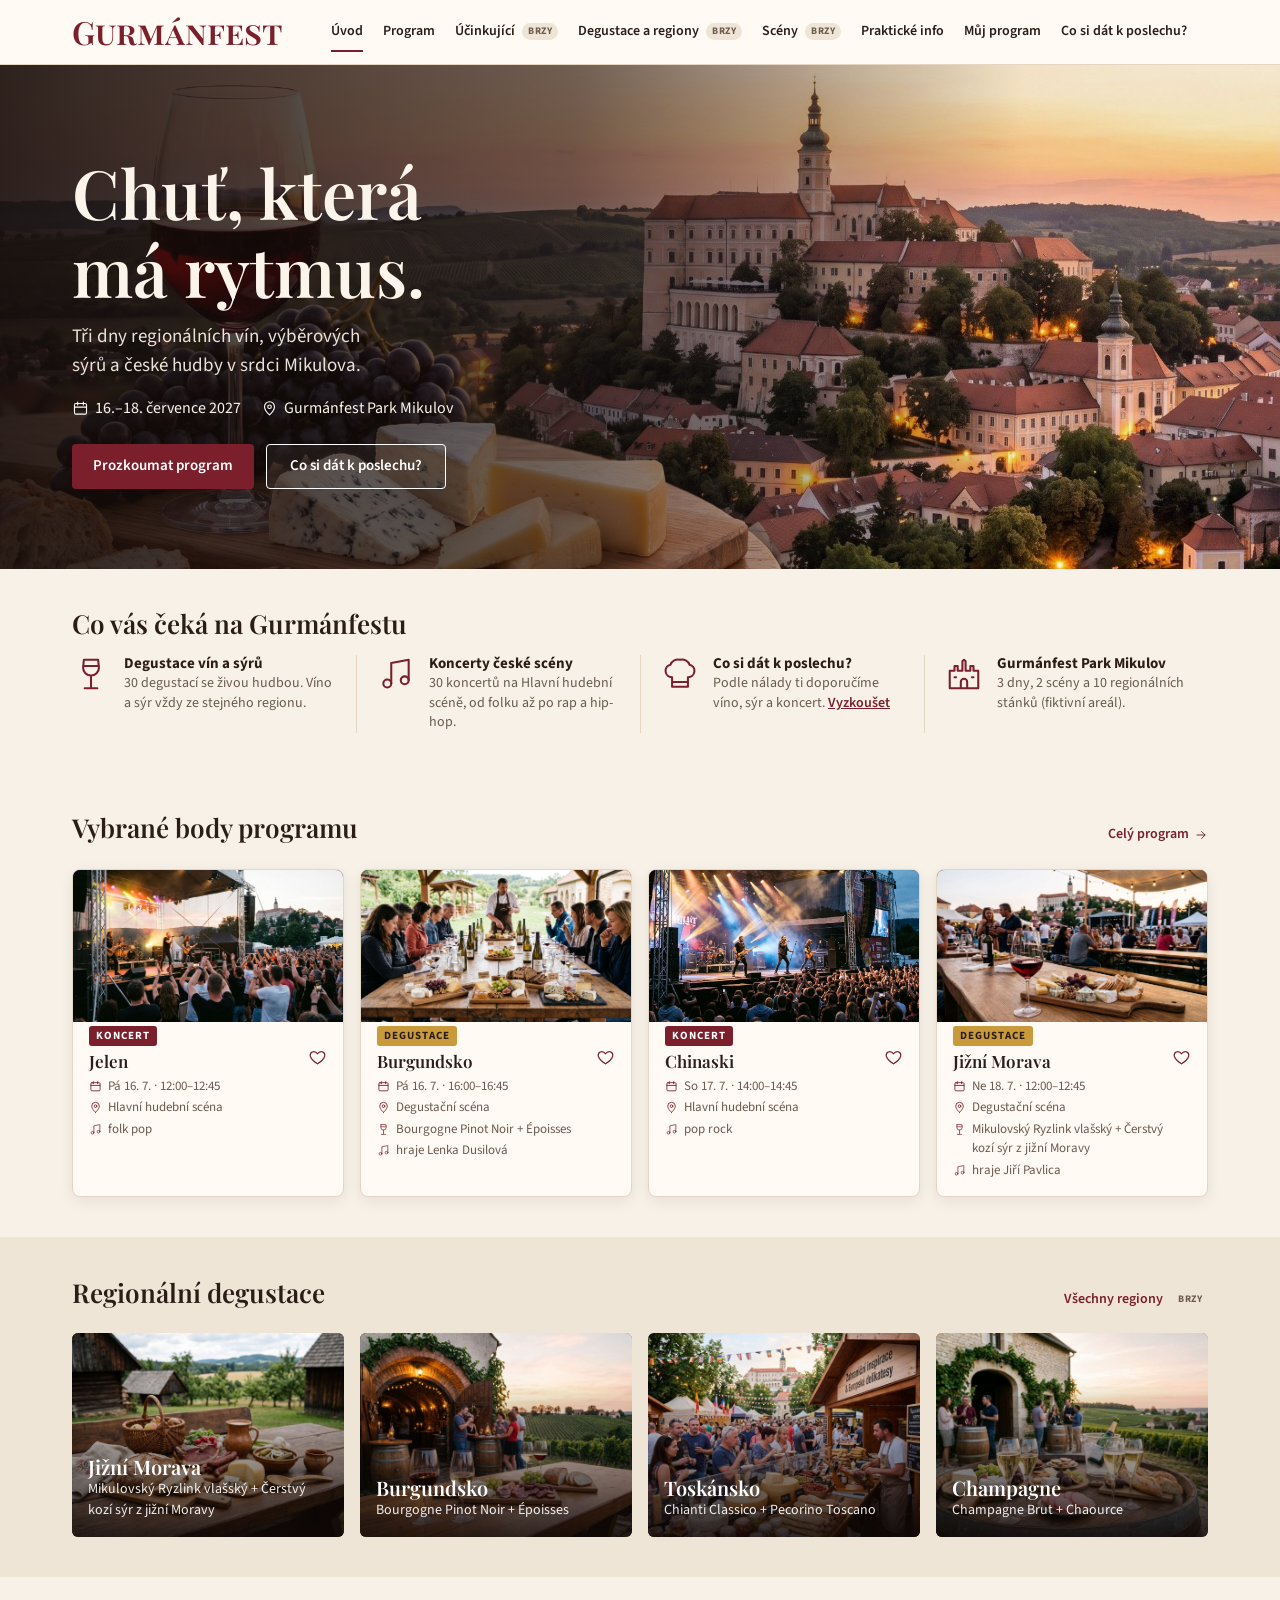
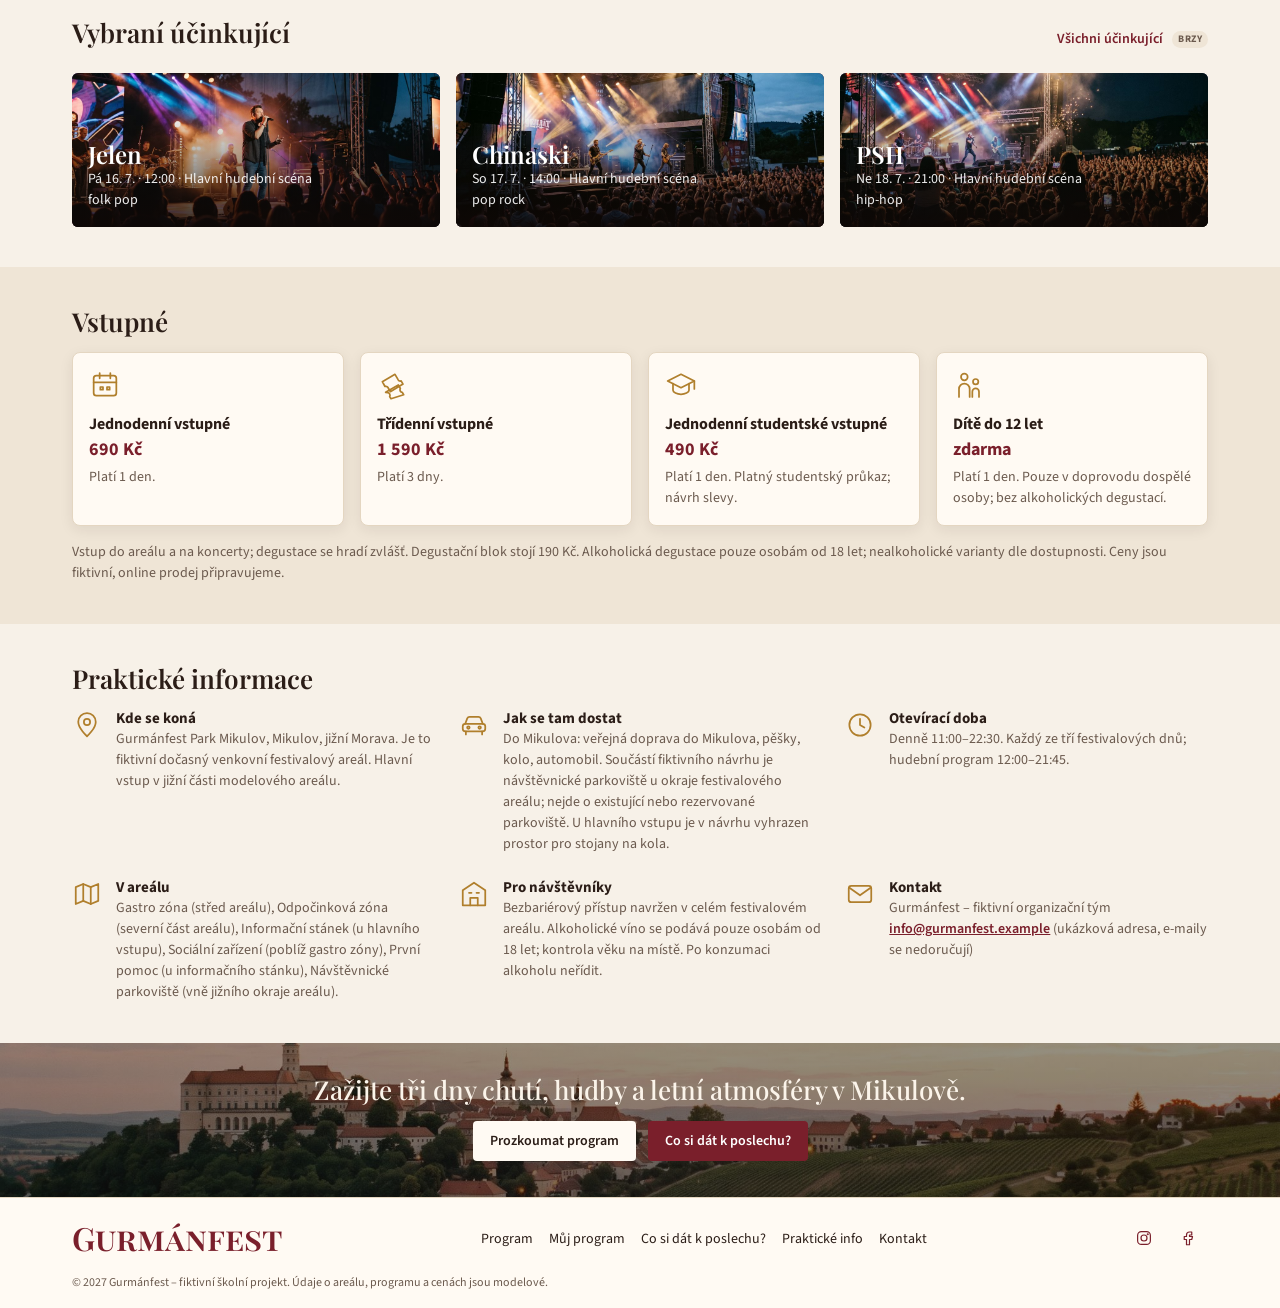
==== web/index.html @ a3705dd0 "docs: příprava 3. milníku a aktualizace projektové dokumentace - Aktualizace hlavního README.md a ha" ====
<!DOCTYPE html>
<html lang="cs">
<head>
  <meta charset="UTF-8">
  <meta name="viewport" content="width=device-width, initial-scale=1">
  <title>Gurmánfest 2027 – víno, sýry a hudba v Mikulově</title>
  <meta name="description" content="Gurmánfest 16.–18. července 2027, Gurmánfest Park Mikulov. Degustace regionálních vín a sýrů a koncerty české hudební scény.">
  <link href="https://fonts.googleapis.com/css2?family=Playfair+Display:wght@500;600;700&family=Source+Sans+3:wght@400;600;700&display=swap" rel="stylesheet">
  <link rel="stylesheet" href="css/style.css">
</head>
<body>

  <!-- HLAVICKA -->
  <header class="header">
    <div class="container">
      <a href="index.html" class="logo">Gurmánfest</a>

      <nav class="menu">
        <ul>
          <li><a href="index.html" class="active">Úvod</a></li>
          <li><a href="program.html">Program</a></li>
          <li><a href="pripravujeme.html">Účinkující <span class="brzy">brzy</span></a></li>
          <li><a href="pripravujeme.html">Degustace a regiony <span class="brzy">brzy</span></a></li>
          <li><a href="pripravujeme.html">Scény <span class="brzy">brzy</span></a></li>
          <li><a href="index.html#info">Praktické info</a></li>
          <li><a href="muj-program.html">Můj program</a></li>
          <li><a href="doporucovac.html">Co si dát k poslechu?</a></li>
        </ul>
      </nav>

      <button class="burger" aria-label="Menu">
        <img class="burger-open" src="images/icons/menu.svg" alt="">
        <img class="burger-close" src="images/icons/close.svg" alt="">
      </button>
    </div>
  </header>

  <main>

    <!-- HERO -->
    <!-- PLACEHOLDER – hero -->
    <section class="hero">
      <div class="container hero-text">
        <h1>Chuť, která<br>má rytmus.</h1>
        <p class="hero-perex">Tři dny regionálních vín, výběrových sýrů a české hudby v srdci Mikulova.</p>
        <ul class="hero-info">
          <li><img src="images/icons/calendar-white.svg" alt=""><span id="festival-datum">…</span></li>
          <li><img src="images/icons/pin-white.svg" alt=""><span id="festival-misto">…</span></li>
        </ul>
        <div class="buttons">
          <a href="program.html" class="btn btn-red">Prozkoumat program</a>
          <a href="doporucovac.html" class="btn btn-white-border">Co si dát k poslechu?</a>
        </div>
      </div>
    </section>

    <!-- CO VAS CEKA -->
    <section class="section">
      <div class="container">
        <h2 class="title">Co vás čeká na Gurmánfestu</h2>
        <ul class="features">
          <li class="feature">
            <img class="feature-icon" src="images/icons/wine.svg" alt="">
            <div>
              <h3>Degustace vín a sýrů</h3>
              <p><span id="pocet-degustaci">…</span> degustací se živou hudbou. Víno a sýr vždy ze stejného regionu.</p>
            </div>
          </li>
          <li class="feature">
            <img class="feature-icon" src="images/icons/music.svg" alt="">
            <div>
              <h3>Koncerty české scény</h3>
              <p><span id="pocet-koncertu">…</span> koncertů na Hlavní hudební scéně, od folku až po rap a hip-hop.</p>
            </div>
          </li>
          <li class="feature">
            <img class="feature-icon" src="images/icons/chef.svg" alt="">
            <div>
              <h3>Co si dát k poslechu?</h3>
              <p>Podle nálady ti doporučíme víno, sýr a koncert. <a href="doporucovac.html">Vyzkoušet</a></p>
            </div>
          </li>
          <li class="feature">
            <img class="feature-icon" src="images/icons/castle.svg" alt="">
            <div>
              <h3 id="areal-nazev">Areál festivalu</h3>
              <p><span id="pocet-dnu">…</span> dny, <span id="pocet-scen">…</span> scény a <span id="pocet-regionu">…</span> regionálních stánků (fiktivní areál).</p>
            </div>
          </li>
        </ul>
      </div>
    </section>

    <!-- VYBRANE AKCE -->
    <section class="section" id="program">
      <div class="container">
        <div class="section-top">
          <h2 class="title">Vybrané body programu</h2>
          <a href="program.html" class="more">Celý program <img src="images/icons/arrow.svg" alt=""></a>
        </div>
        <ul class="events" id="vybrane-akce">
          <li class="zprava">Načítám program…</li>
        </ul>
      </div>
    </section>

    <!-- DEGUSTACE -->
    <section class="section beige" id="degustace">
      <div class="container">
        <div class="section-top">
          <h2 class="title">Regionální degustace</h2>
          <a href="pripravujeme.html" class="more">Všechny regiony <span class="brzy">brzy</span></a>
        </div>
        <ul class="tiles tiles-4" id="regiony">
          <li class="zprava">Načítám regiony…</li>
        </ul>
      </div>
    </section>

    <!-- UCINKUJICI -->
    <section class="section" id="ucinkujici">
      <div class="container">
        <div class="section-top">
          <h2 class="title">Vybraní účinkující</h2>
          <a href="pripravujeme.html" class="more">Všichni účinkující <span class="brzy">brzy</span></a>
        </div>
        <ul class="tiles tiles-3" id="ucinkujici-seznam">
          <li class="zprava">Načítám účinkující…</li>
        </ul>
      </div>
    </section>

    <!-- VSTUPNE -->
    <section class="section beige" id="vstupenky">
      <div class="container">
        <h2 class="title">Vstupné</h2>
        <ul class="tickets" id="vstupne">
          <li class="zprava">Načítám vstupné…</li>
        </ul>
        <p class="poznamka" id="vstupne-poznamka"></p>
      </div>
    </section>

    <!-- PRAKTICKE INFO -->
    <section class="section" id="info">
      <div class="container">
        <h2 class="title">Praktické informace</h2>
        <ul class="info" id="info-seznam">
          <li class="zprava">Načítám informace…</li>
        </ul>
      </div>
    </section>

    <!-- ZAVER -->
    <!-- PLACEHOLDER – mikulov -->
    <section class="final">
      <div class="container">
        <h2>Zažijte tři dny chutí, hudby a letní atmosféry v Mikulově.</h2>
        <div class="buttons center">
          <a href="program.html" class="btn btn-light btn-small">Prozkoumat program</a>
          <a href="doporucovac.html" class="btn btn-red btn-small">Co si dát k poslechu?</a>
        </div>
      </div>
    </section>

  </main>

  <!-- PATICKA -->
  <footer class="footer">
    <div class="container">
      <a href="index.html" class="logo">Gurmánfest</a>
      <ul class="footer-menu">
        <li><a href="program.html">Program</a></li>
        <li><a href="muj-program.html">Můj program</a></li>
        <li><a href="doporucovac.html">Co si dát k poslechu?</a></li>
        <li><a href="index.html#info">Praktické info</a></li>
        <li><a href="mailto:info@gurmanfest.example">Kontakt</a></li>
      </ul>
      <ul class="social">
        <li><a href="#" aria-label="Instagram (plánovaný profil)" title="Plánovaný profil"><img src="images/icons/instagram.svg" alt=""></a></li>
        <li><a href="#" aria-label="Facebook (plánovaný profil)" title="Plánovaný profil"><img src="images/icons/facebook.svg" alt=""></a></li>
      </ul>
      <p class="copyright">© 2027 Gurmánfest – fiktivní školní projekt. Údaje o areálu, programu a cenách jsou modelové.</p>
    </div>
  </footer>

  <script src="js/script.js"></script>
  <script src="js/home.js"></script>
</body>
</html>
---- web/css/style.css ----
/* ZAKLAD */

* {
  box-sizing: border-box;
}

html {
  scroll-behavior: smooth;
  scroll-padding-top: 60px;
}

body {
  margin: 0;
  background: #f7f1e8;
  color: #2b1d17;
  font-family: "Source Sans 3", Arial, sans-serif;
  font-size: 16px;
  line-height: 1.5;
}

h1, h2, h3 {
  margin: 0;
  font-family: "Playfair Display", Georgia, serif;
  font-weight: 600;
  line-height: 1.15;
}

p {
  margin: 0;
}

ul {
  margin: 0;
  padding: 0;
  list-style: none;
}

a {
  color: inherit;
}

.container {
  max-width: 1200px;
  margin: 0 auto;
  padding: 0 16px;
}


/* TLACITKA */

.btn {
  display: inline-flex;
  align-items: center;
  justify-content: center;
  min-height: 44px;
  padding: 10px 20px;
  border: 1.5px solid transparent;
  border-radius: 4px;
  font-family: inherit;
  font-size: 15px;
  font-weight: 600;
  text-decoration: none;
  text-align: center;
  cursor: pointer;
  transition: 0.2s;
}

.btn-small {
  min-height: 40px;
  padding: 7px 16px;
  font-size: 14px;
}

.btn-red {
  background: #7a1f2b;
  color: white;
}

.btn-red:hover {
  background: #5e1621;
}

.btn-white-border {
  background: rgba(255, 255, 255, 0.06);
  border-color: white;
  color: white;
}

.btn-white-border:hover {
  background: white;
  color: #2b1d17;
}

.btn-light {
  background: #fffaf3;
  color: #2b1d17;
}

.btn-light:hover {
  background: white;
}

.btn-border {
  background: transparent;
  border-color: #7a1f2b;
  color: #7a1f2b;
}

.btn-border:hover {
  background: #7a1f2b;
  color: white;
}

.buttons {
  display: flex;
  flex-wrap: wrap;
  gap: 12px;
}

.buttons.center {
  justify-content: center;
}


/* FOTKY */
/* PLACEHOLDER – barvy misto fotek */

.grad-wine {
  background: radial-gradient(circle at 70% 30%, rgba(255, 210, 150, 0.45), transparent 55%),
              linear-gradient(135deg, #4d111b, #93393a 55%, #d79a58);
}

.grad-cheese {
  background: radial-gradient(circle at 30% 35%, rgba(255, 240, 190, 0.5), transparent 55%),
              linear-gradient(135deg, #7a4d1e, #c9953f 55%, #efd08a);
}

.grad-craft {
  background: radial-gradient(circle at 65% 40%, rgba(255, 236, 200, 0.45), transparent 55%),
              linear-gradient(135deg, #5c3d24, #b48a58 55%, #e6cfa3);
}

.grad-landscape {
  background: linear-gradient(180deg, #a9bfcd, #e2c88f 42%, #7c8f4a 58%, #3d5a2c);
}

.grad-concert {
  background: radial-gradient(ellipse 60% 50% at 50% 0%, rgba(255, 110, 200, 0.55), transparent 70%),
              radial-gradient(circle at 15% 20%, rgba(120, 140, 255, 0.45), transparent 40%),
              linear-gradient(170deg, #34175a, #5e1d55 50%, #140b1f);
}

.grad-concert2 {
  background: radial-gradient(ellipse 60% 50% at 35% 0%, rgba(255, 150, 70, 0.6), transparent 70%),
              radial-gradient(circle at 85% 15%, rgba(255, 70, 90, 0.45), transparent 40%),
              linear-gradient(170deg, #4a1418, #2b0e12 55%, #120809);
}

.grad-concert3 {
  background: radial-gradient(ellipse 60% 50% at 60% 0%, rgba(140, 180, 255, 0.6), transparent 70%),
              radial-gradient(circle at 15% 15%, rgba(200, 120, 255, 0.4), transparent 40%),
              linear-gradient(170deg, #1a2a5e, #13183a 55%, #0a0c18);
}

.foto {
  position: absolute;
  top: 0;
  left: 0;
  width: 100%;
  height: 100%;
  object-fit: cover;
}


/* HLAVICKA */

.header {
  position: sticky;
  top: 0;
  z-index: 50;
  background: #fffaf3;
  border-bottom: 1px solid #e4d6c1;
}

.header .container {
  display: flex;
  align-items: center;
  justify-content: space-between;
  gap: 16px;
  min-height: 60px;
}

.logo {
  font-family: "Playfair Display", Georgia, serif;
  font-size: 28px;
  font-weight: 600;
  font-variant: small-caps;
  color: #7a1f2b;
  text-decoration: none;
}

.burger {
  display: flex;
  align-items: center;
  justify-content: center;
  width: 44px;
  height: 44px;
  padding: 0;
  border: none;
  border-radius: 4px;
  background: none;
  cursor: pointer;
}

.burger:hover {
  background: #efe5d6;
}

.burger img {
  width: 22px;
}

.burger-close {
  display: none;
}

.header.open .burger-open {
  display: none;
}

.header.open .burger-close {
  display: block;
}


/* MENU NA MOBILU */

.menu {
  display: none;
  position: absolute;
  top: 100%;
  left: 0;
  right: 0;
  max-height: calc(100vh - 60px);
  overflow-y: auto;
  padding: 8px 16px 20px;
  background: #fffaf3;
  border-bottom: 1px solid #e4d6c1;
  box-shadow: 0 12px 24px rgba(43, 29, 23, 0.12);
}

.header.open .menu {
  display: block;
}

.menu li a {
  display: block;
  padding: 12px 0;
  border-bottom: 1px solid #e4d6c1;
  font-size: 17px;
  font-weight: 600;
  text-decoration: none;
}

.menu li a:hover,
.menu li a.active {
  color: #7a1f2b;
}

.brzy {
  display: inline-block;
  margin-left: 4px;
  padding: 1px 6px;
  border-radius: 10px;
  background: #efe5d6;
  color: #6b5a4e;
  font-size: 10px;
  font-weight: 700;
  letter-spacing: 0.5px;
  text-transform: uppercase;
  vertical-align: middle;
}


/* HERO */

/* PLACEHOLDER – hero */
.hero {
  color: #fbf4ea;
  background: linear-gradient(180deg, rgba(20, 12, 10, 0.35), rgba(20, 12, 10, 0.78)),
              url(../images/hero.jpg) center / cover no-repeat,
              radial-gradient(ellipse 45% 55% at 78% 38%, rgba(246, 178, 98, 0.55), transparent 70%),
              radial-gradient(ellipse 40% 35% at 62% 95%, rgba(150, 40, 45, 0.55), transparent 70%),
              linear-gradient(165deg, #4a3322, #2a1c14 55%, #1a110d);
}

.hero-text {
  padding-top: 48px;
  padding-bottom: 36px;
}

.hero h1 {
  font-size: 36px;
}

.hero-perex {
  max-width: 34ch;
  margin-top: 14px;
  color: rgba(251, 244, 234, 0.92);
}

.hero-info {
  display: flex;
  flex-wrap: wrap;
  gap: 6px 20px;
  margin: 16px 0 24px;
  font-size: 14px;
}

.hero-info li {
  display: flex;
  align-items: center;
  gap: 6px;
}

.hero-info img {
  width: 17px;
}

.hero .btn {
  flex-grow: 1;
}


/* NADPIS PODSTRANKY */

.page-top {
  padding: 28px 0;
  background: #efe5d6;
  border-bottom: 1px solid #e4d6c1;
}

.page-top h1 {
  font-size: 30px;
}

.page-top p {
  max-width: 60ch;
  margin-top: 8px;
  color: #6b5a4e;
}


/* SEKCE */

.section {
  padding: 28px 0;
}

.beige {
  background: #efe5d6;
}

.title {
  margin-bottom: 16px;
  font-size: 22px;
}

.section-top {
  display: flex;
  flex-wrap: wrap;
  align-items: baseline;
  justify-content: space-between;
  gap: 0 16px;
  margin-bottom: 12px;
}

.section-top .title {
  margin-bottom: 0;
}

.more {
  display: flex;
  align-items: center;
  gap: 5px;
  min-height: 44px;
  font-size: 14px;
  font-weight: 600;
  color: #7a1f2b;
  text-decoration: none;
}

.more:hover {
  text-decoration: underline;
}

.more img {
  width: 14px;
}

.poznamka {
  margin-top: 16px;
  font-size: 14px;
  color: #6b5a4e;
}

/* ZPRAVA */
.zprava {
  padding: 16px;
  border: 1px dashed #c9b79c;
  border-radius: 8px;
  background: #fffaf3;
  color: #6b5a4e;
}

.zprava a {
  color: #7a1f2b;
  font-weight: 600;
}


/* CO VAS CEKA */

.features {
  display: grid;
  gap: 16px;
}

.feature {
  display: flex;
  align-items: flex-start;
  gap: 14px;
}

.feature-icon {
  width: 32px;
  flex-shrink: 0;
}

.feature h3 {
  font-family: "Source Sans 3", Arial, sans-serif;
  font-size: 15px;
  font-weight: 700;
}

.feature p {
  margin-top: 2px;
  font-size: 14px;
  line-height: 1.4;
  color: #6b5a4e;
}

.feature a {
  color: #7a1f2b;
  font-weight: 600;
}


/* VYBRANE AKCE */

.events {
  display: grid;
  gap: 12px;
}

.event {
  position: relative;
  display: grid;
  grid-template-columns: 104px 1fr;
  overflow: hidden;
  background: #fffaf3;
  border: 1px solid #e4d6c1;
  border-radius: 8px;
  box-shadow: 0 4px 14px rgba(43, 29, 23, 0.08);
}

.event-photo {
  position: relative;
  min-height: 110px;
}

.event-text {
  position: relative;
  padding: 11px 44px 13px 14px;
}

.event-text h3 {
  margin: 6px 0 5px;
  font-size: 17px;
}

.label {
  display: inline-block;
  padding: 2px 7px;
  border-radius: 3px;
  font-size: 11px;
  font-weight: 700;
  letter-spacing: 1px;
  text-transform: uppercase;
  color: white;
}

.label-red {
  background: #7a1f2b;
}

.label-gold {
  background: #c99a3c;
  color: #2b1d17;
}

.event-info {
  font-size: 13px;
  color: #6b5a4e;
}

.event-info li {
  display: flex;
  align-items: flex-start;
  gap: 6px;
  margin-top: 2px;
}

.event-info img {
  width: 13px;
  margin-top: 3px;
}

.heart {
  position: absolute;
  top: 6px;
  right: 6px;
  display: flex;
  align-items: center;
  justify-content: center;
  width: 40px;
  height: 40px;
  padding: 0;
  border: none;
  border-radius: 50%;
  background: none;
  cursor: pointer;
}

.heart:hover {
  background: #efe5d6;
}

.heart img {
  width: 19px;
}


/* DLAZDICE */

.tiles {
  display: grid;
  gap: 12px;
}

.tile {
  position: relative;
  display: block;
  aspect-ratio: 2 / 1;
  border-radius: 6px;
  overflow: hidden;
  color: white;
  text-decoration: none;
  transition: 0.2s;
}

.tile:hover {
  transform: translateY(-2px);
  box-shadow: 0 4px 14px rgba(43, 29, 23, 0.15);
}

.tile-text {
  position: relative;
  display: flex;
  flex-direction: column;
  justify-content: flex-end;
  height: 100%;
  padding: 14px;
  background: linear-gradient(180deg, transparent 25%, rgba(15, 8, 6, 0.85));
}

.tile-text strong {
  font-family: "Playfair Display", Georgia, serif;
  font-size: 20px;
  font-weight: 600;
  line-height: 1.2;
}

.tile-text span {
  font-size: 14px;
  opacity: 0.92;
}

.artist {
  aspect-ratio: 2.4 / 1;
}


/* VSTUPNE */

.tickets {
  display: grid;
  gap: 12px;
}

.ticket {
  display: flex;
  align-items: flex-start;
  gap: 14px;
  padding: 16px;
  background: #fffaf3;
  border: 1px solid #e4d6c1;
  border-radius: 8px;
  box-shadow: 0 4px 14px rgba(43, 29, 23, 0.08);
}

.ticket-icon {
  width: 32px;
  flex-shrink: 0;
}

.ticket h3 {
  font-family: "Source Sans 3", Arial, sans-serif;
  font-size: 16px;
  font-weight: 700;
}

.price {
  margin-top: 2px;
  font-size: 18px;
  font-weight: 700;
  color: #7a1f2b;
}

.ticket-desc {
  margin-top: 4px;
  font-size: 14px;
  color: #6b5a4e;
}


/* PRAKTICKE INFO */

.info {
  display: grid;
  gap: 18px;
}

.info-item {
  display: flex;
  align-items: flex-start;
  gap: 14px;
}

.info-icon {
  width: 30px;
  flex-shrink: 0;
}

.info-item h3 {
  font-family: "Source Sans 3", Arial, sans-serif;
  font-size: 15px;
  font-weight: 700;
}

.info-item p {
  margin-top: 2px;
  font-size: 14px;
  color: #6b5a4e;
}

.info-item a {
  color: #7a1f2b;
  font-weight: 600;
}


/* ZAVER */

/* PLACEHOLDER – mikulov */
.final {
  color: #fbf4ea;
  text-align: center;
  background: linear-gradient(180deg, rgba(20, 12, 10, 0.45), rgba(20, 12, 10, 0.55)),
              url(../images/mikulov.jpg) center 45% / cover no-repeat,
              linear-gradient(180deg, #2a1610, #5a2a18 55%, #b76a33);
}

.final .container {
  padding-top: 24px;
  padding-bottom: 28px;
}

.final h2 {
  max-width: 30ch;
  margin: 0 auto 16px;
  font-size: 18px;
  font-weight: 500;
}


/* FILTR */

.filtr {
  display: grid;
  gap: 12px;
  padding: 16px;
  background: #fffaf3;
  border: 1px solid #e4d6c1;
  border-radius: 8px;
}

.filtr label {
  display: block;
  margin-bottom: 4px;
  font-size: 14px;
  font-weight: 700;
}

.filtr select,
.filtr input {
  width: 100%;
  min-height: 44px;
  padding: 8px 10px;
  border: 1px solid #c9b79c;
  border-radius: 4px;
  background: white;
  color: #2b1d17;
  font-family: inherit;
  font-size: 16px;
}

.filtr select:focus,
.filtr input:focus {
  outline: 2px solid #7a1f2b;
  outline-offset: 1px;
}

.filtr-tlacitka {
  display: flex;
  flex-wrap: wrap;
  align-items: flex-end;
  gap: 8px;
}

.pocet {
  margin: 16px 0 4px;
  font-weight: 600;
}


/* SEZNAM AKCI */

.den-nadpis {
  margin: 24px 0 12px;
  font-size: 22px;
}

.den-nadpis span {
  display: block;
  font-family: "Source Sans 3", Arial, sans-serif;
  font-size: 14px;
  font-weight: 600;
  color: #6b5a4e;
}

.akce-seznam {
  display: grid;
  gap: 10px;
}

.akce {
  display: flex;
  flex-wrap: wrap;
  gap: 10px 14px;
  padding: 14px;
  background: #fffaf3;
  border: 1px solid #e4d6c1;
  border-left: 4px solid #7a1f2b;
  border-radius: 6px;
}

.akce.degustace {
  border-left-color: #c99a3c;
}

.akce-cas {
  width: 64px;
  flex-shrink: 0;
}

.akce-cas strong {
  display: block;
  font-size: 18px;
}

.akce-cas span {
  font-size: 13px;
  color: #6b5a4e;
}

.akce-text {
  flex: 1 1 calc(100% - 78px);
  min-width: 0;
}

.akce-text h3 {
  margin: 6px 0 4px;
  font-size: 18px;
}

.akce-text p {
  font-size: 14px;
  color: #6b5a4e;
}

.akce .heart-text,
.akce .odebrat {
  align-self: flex-start;
  margin-left: 78px;
}

/* SRDICKO S TEXTEM */
.heart-text {
  position: static;
  width: auto;
  height: auto;
  min-height: 40px;
  gap: 6px;
  padding: 6px 14px;
  border: 1px solid #e4d6c1;
  border-radius: 20px;
  background: white;
  color: #7a1f2b;
  font-family: inherit;
  font-size: 14px;
  font-weight: 600;
}

.heart-text img {
  width: 16px;
}

.odebrat {
  min-height: 40px;
  padding: 6px 14px;
  border: 1px solid #7a1f2b;
  border-radius: 20px;
  background: white;
  color: #7a1f2b;
  font-family: inherit;
  font-size: 14px;
  font-weight: 600;
  cursor: pointer;
}

.odebrat:hover {
  background: #7a1f2b;
  color: white;
}


/* DOPORUCOVAC */

.tipy {
  display: grid;
  gap: 16px;
}

.tip {
  padding: 16px;
  background: #fffaf3;
  border: 1px solid #e4d6c1;
  border-radius: 8px;
  box-shadow: 0 4px 14px rgba(43, 29, 23, 0.08);
}

.tip h3 {
  font-size: 21px;
}

.tip-proc {
  margin: 6px 0 12px;
  color: #6b5a4e;
}

.tip-parovani {
  margin-bottom: 12px;
  padding: 12px;
  border-radius: 6px;
  background: #efe5d6;
  font-size: 15px;
}

.tip-parovani strong {
  display: block;
}

.upozorneni {
  margin-top: 12px;
  padding: 10px 14px;
  border-left: 4px solid #c99a3c;
  background: #fffaf3;
  font-size: 14px;
}


/* PATICKA */

.footer {
  background: #fffaf3;
  border-top: 1px solid #e4d6c1;
}

.footer .container {
  display: grid;
  grid-template-columns: 1fr auto;
  align-items: center;
  gap: 12px 16px;
  padding-top: 16px;
  padding-bottom: 16px;
}

.footer-menu {
  display: flex;
  flex-wrap: wrap;
  gap: 4px 16px;
  grid-column: 1 / 3;
}

.footer-menu a {
  font-size: 14px;
  text-decoration: none;
}

.footer-menu a:hover {
  color: #7a1f2b;
  text-decoration: underline;
}

.social {
  display: flex;
  gap: 4px;
}

.social a {
  display: flex;
  align-items: center;
  justify-content: center;
  width: 40px;
  height: 40px;
  border-radius: 50%;
}

.social a:hover {
  background: #efe5d6;
}

.social img {
  width: 18px;
}

.copyright {
  grid-column: 1 / 3;
  font-size: 12px;
  color: #6b5a4e;
}


/* TABLET – od 768px */

@media (min-width: 768px) {

  .container {
    padding: 0 32px;
  }

  .menu {
    padding: 8px 32px 20px;
  }

  /* HERO */
  /* PLACEHOLDER – hero */
  .hero {
    background: linear-gradient(90deg, rgba(20, 12, 10, 0.88), rgba(20, 12, 10, 0.6) 45%, rgba(20, 12, 10, 0.05) 80%),
                url(../images/hero.jpg) center / cover no-repeat,
                radial-gradient(ellipse 45% 55% at 78% 38%, rgba(246, 178, 98, 0.55), transparent 70%),
                radial-gradient(ellipse 40% 35% at 62% 95%, rgba(150, 40, 45, 0.55), transparent 70%),
                linear-gradient(165deg, #4a3322, #2a1c14 55%, #1a110d);
  }

  .hero-text {
    padding-top: 72px;
    padding-bottom: 64px;
  }

  .hero h1 {
    font-size: 68px;
  }

  .hero-perex {
    font-size: 19px;
  }

  .hero-info {
    font-size: 16px;
  }

  .hero .btn {
    flex-grow: 0;
    min-width: 180px;
  }

  .page-top {
    padding: 40px 0;
  }

  .page-top h1 {
    font-size: 40px;
  }

  .section {
    padding: 40px 0;
  }

  .title {
    font-size: 26px;
  }

  /* CO VAS CEKA */
  .features {
    grid-template-columns: 1fr 1fr;
    gap: 24px;
  }

  .feature-icon {
    width: 38px;
  }

  /* VYBRANE AKCE */
  .events {
    grid-template-columns: 1fr 1fr;
    gap: 16px;
  }

  .event {
    display: flex;
    flex-direction: column;
  }

  .event-photo {
    min-height: 0;
    aspect-ratio: 16 / 9;
  }

  .event-text {
    padding: 0 44px 16px 16px;
  }

  .event-text .label {
    position: relative;
    margin-top: -14px;
  }

  .event .heart {
    top: 16px;
  }

  /* DLAZDICE */
  .tiles {
    gap: 16px;
  }

  .tiles-4 {
    grid-template-columns: 1fr 1fr;
  }

  .tiles-4 .tile {
    aspect-ratio: 16 / 9;
  }

  .tile-text {
    padding: 16px;
  }

  .tiles-3 {
    grid-template-columns: 1fr 1fr 1fr;
  }

  .artist {
    aspect-ratio: 4 / 3;
  }

  .artist .tile-text strong {
    font-size: 24px;
  }

  /* VSTUPNE */
  .tickets {
    grid-template-columns: 1fr 1fr;
    gap: 16px;
  }

  /* PRAKTICKE INFO */
  .info {
    grid-template-columns: 1fr 1fr;
    gap: 24px;
  }

  /* FILTR */
  .filtr {
    grid-template-columns: 1fr 1fr;
    gap: 16px;
    padding: 20px;
  }

  .akce-seznam {
    grid-template-columns: 1fr 1fr;
  }

  .tipy {
    grid-template-columns: 1fr 1fr;
  }

  .tip .akce-seznam {
    grid-template-columns: 1fr;
  }

  /* ZAVER A PATICKA */
  .final .container {
    padding-top: 32px;
    padding-bottom: 36px;
  }

  .final h2 {
    max-width: none;
    font-size: 24px;
  }

  .footer .container {
    grid-template-columns: auto 1fr auto;
  }

  .footer-menu {
    grid-column: auto;
    justify-content: center;
  }
}


/* POCITAC – od 1024px */

@media (min-width: 1024px) {

  .logo {
    font-size: 32px;
  }

  .hero-text {
    padding-top: 88px;
    padding-bottom: 80px;
  }

  .features {
    grid-template-columns: 1fr 1fr 1fr 1fr;
    gap: 0;
  }

  .feature {
    padding: 0 20px;
    border-left: 1px solid #e4d6c1;
  }

  .feature:first-child {
    padding-left: 0;
    border-left: none;
  }

  .events {
    grid-template-columns: 1fr 1fr 1fr 1fr;
  }

  .tiles-4 {
    grid-template-columns: 1fr 1fr 1fr 1fr;
  }

  .tiles-4 .tile {
    aspect-ratio: 4 / 3;
  }

  .artist {
    aspect-ratio: 2.4 / 1;
  }

  .tickets {
    grid-template-columns: 1fr 1fr 1fr 1fr;
  }

  .ticket {
    flex-direction: column;
  }

  .info {
    grid-template-columns: 1fr 1fr 1fr;
  }

  .filtr {
    grid-template-columns: 1fr 1fr 1fr 1fr 1fr;
    align-items: end;
  }

  .filtr-tlacitka {
    grid-column: 1 / -1;
  }

  .final h2 {
    font-size: 26px;
  }
}


/* SIROKY POCITAC – od 1200px */

@media (min-width: 1200px) {

  html {
    scroll-padding-top: 64px;
  }

  .header .container {
    min-height: 64px;
  }

  .burger {
    display: none;
  }

  .menu {
    display: block;
    position: static;
    max-height: none;
    overflow: visible;
    margin-left: 32px;
    margin-right: auto;
    padding: 0;
    border: none;
    box-shadow: none;
    background: none;
  }

  .menu ul {
    display: flex;
    gap: 20px;
  }

  .menu li a {
    padding: 8px 0;
    border-bottom: 2px solid transparent;
    font-size: 14px;
    white-space: nowrap;
  }

  .menu li a:hover,
  .menu li a.active {
    color: #2b1d17;
    border-bottom-color: #7a1f2b;
  }
}


/* VELKE MONITORY */

@media (min-width: 1800px) {
  html {
    zoom: 1.25;
  }
}

@media (min-width: 2400px) {
  html {
    zoom: 1.5;
  }
}

@media (min-width: 3200px) {
  html {
    zoom: 2;
  }
}
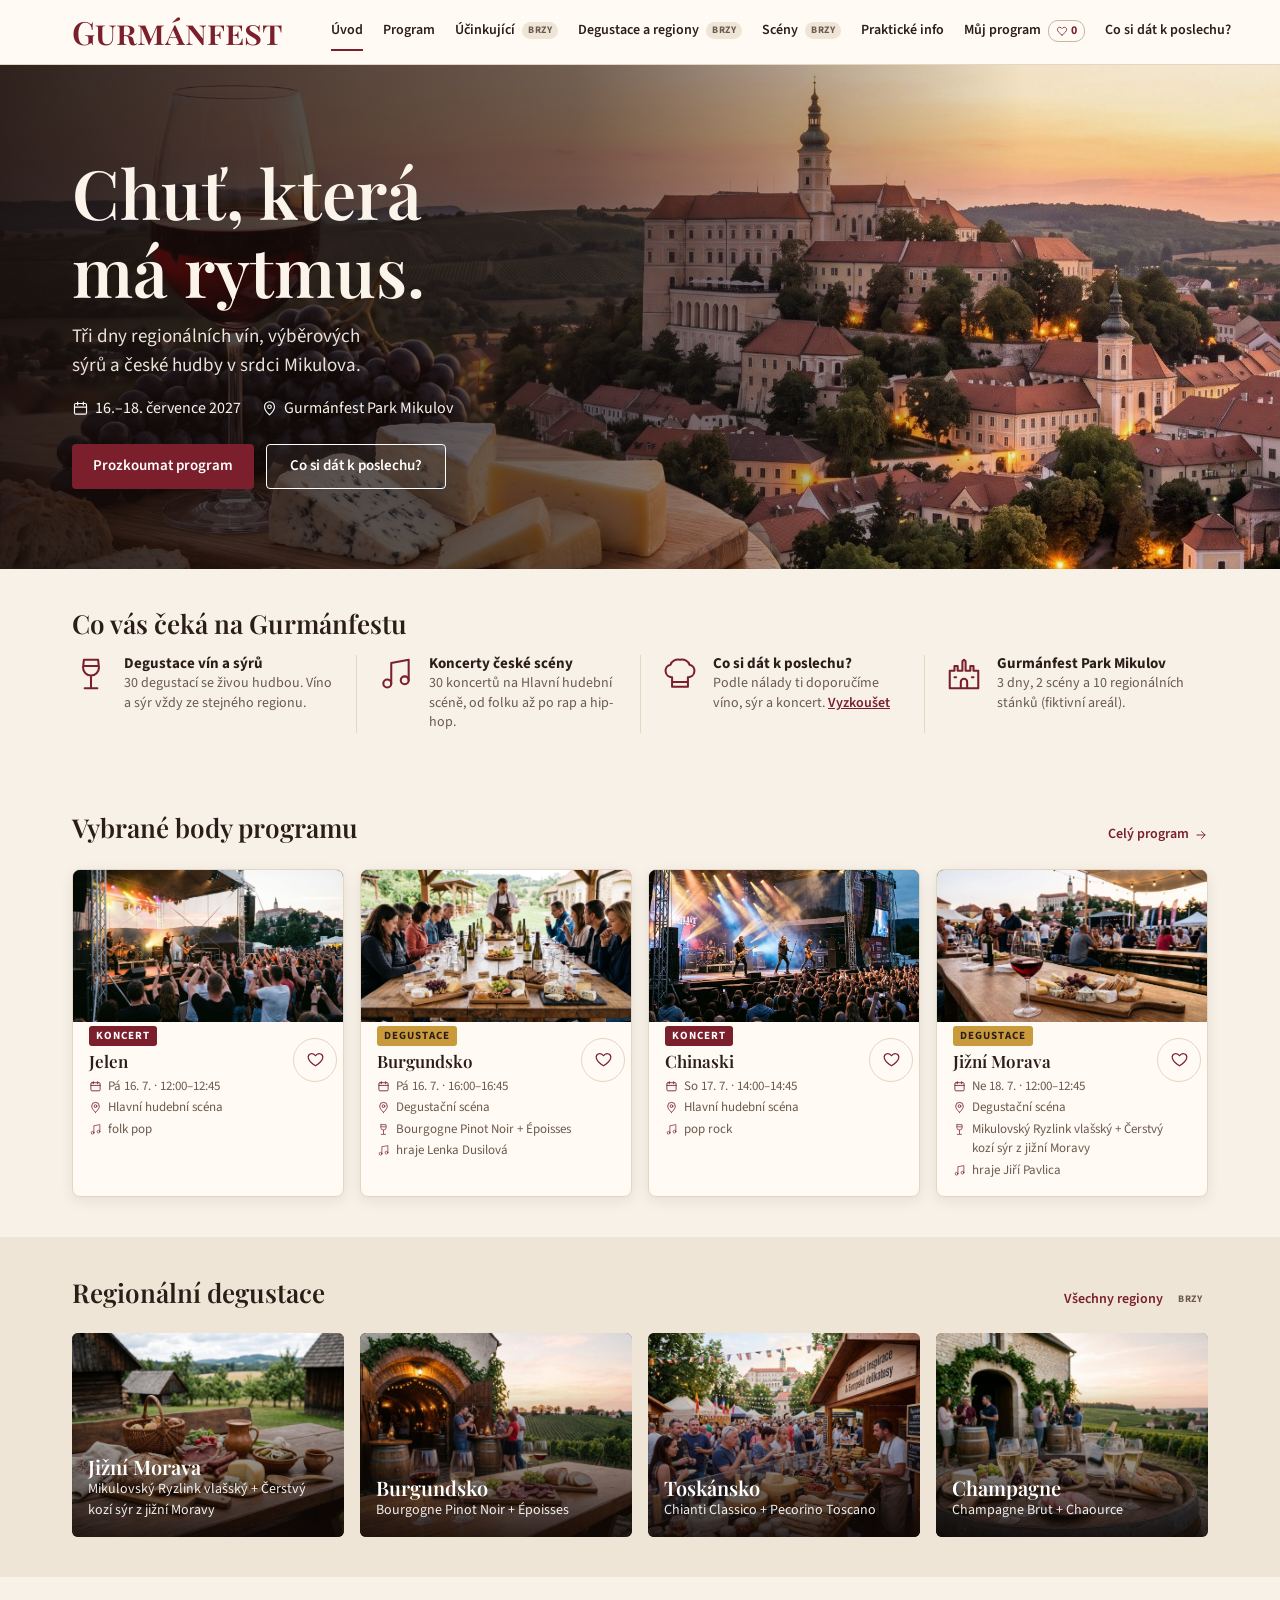
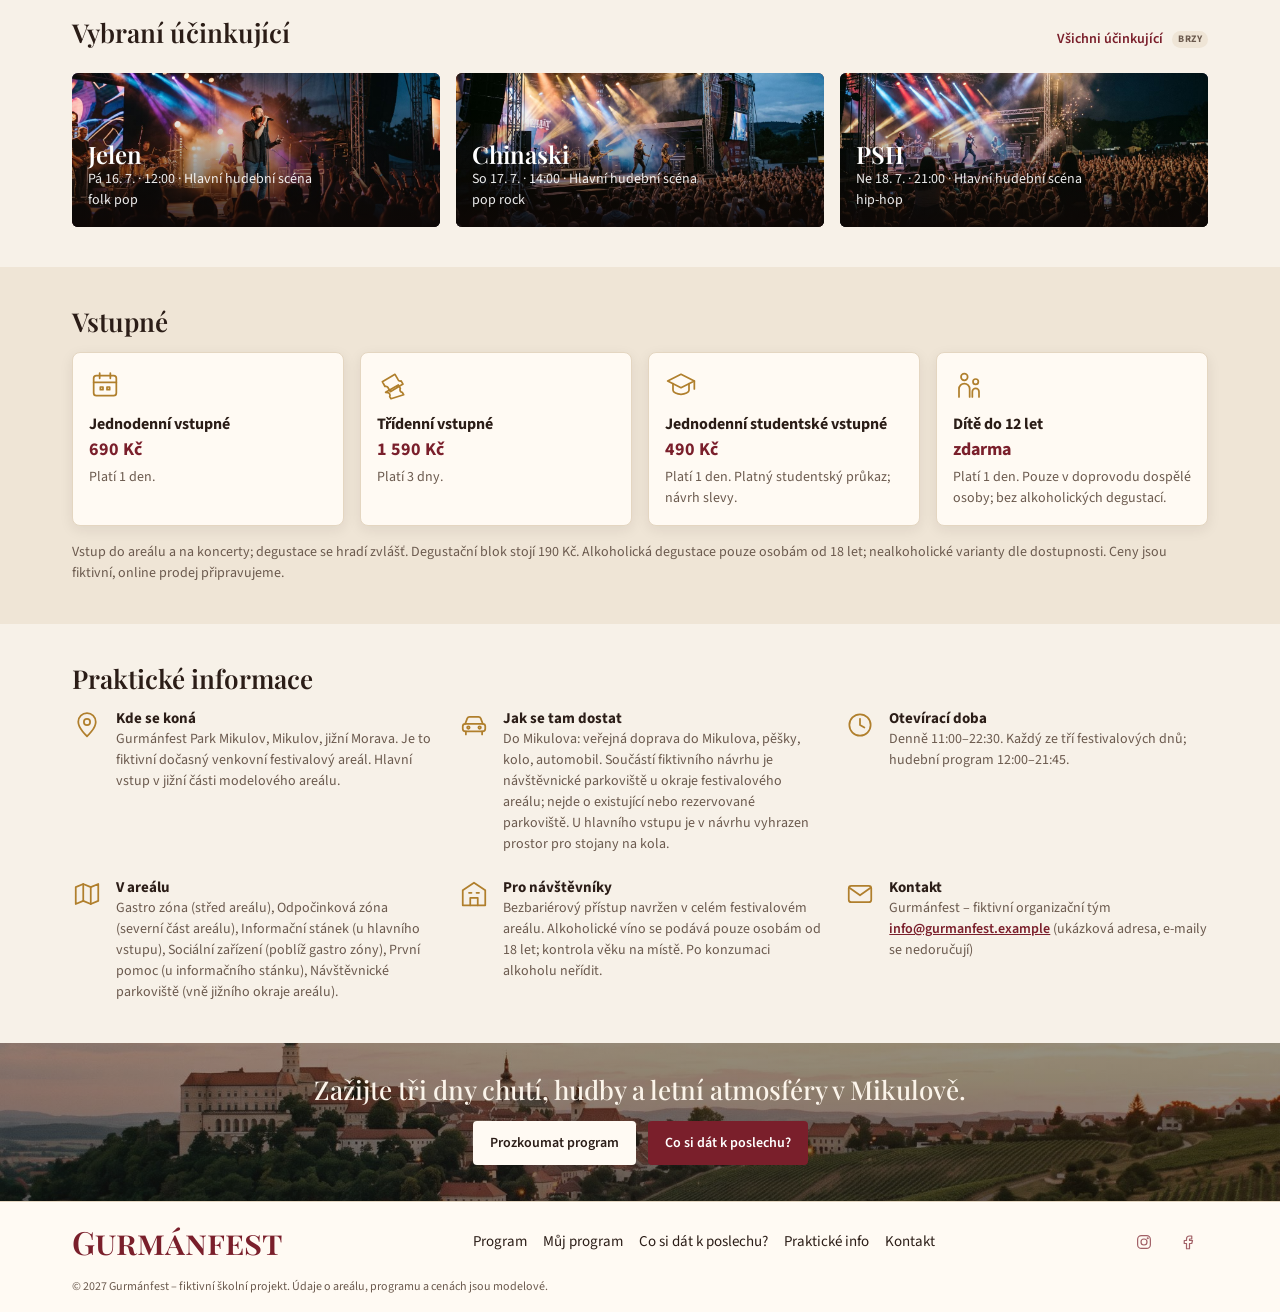
==== commit f142b0ea: "Fix + 3 milnik" ====
--- a/web/index.html
+++ b/web/index.html
@@ -10,32 +10,38 @@
 </head>
 <body>
 
+  <a class="skip-link" href="#obsah">Přeskočit na obsah</a>
+
   <!-- HLAVICKA -->
   <header class="header">
     <div class="container">
       <a href="index.html" class="logo">Gurmánfest</a>
 
-      <nav class="menu">
+      <button class="burger" type="button" aria-label="Otevřít menu" aria-expanded="false" aria-controls="menu">
+        <img class="burger-open" src="images/icons/menu.svg" alt="">
+        <img class="burger-close" src="images/icons/close.svg" alt="">
+      </button>
+
+      <nav class="menu" id="menu" aria-label="Hlavní menu">
         <ul>
-          <li><a href="index.html" class="active">Úvod</a></li>
+          <li><a href="index.html">Úvod</a></li>
           <li><a href="program.html">Program</a></li>
-          <li><a href="pripravujeme.html">Účinkující <span class="brzy">brzy</span></a></li>
-          <li><a href="pripravujeme.html">Degustace a regiony <span class="brzy">brzy</span></a></li>
-          <li><a href="pripravujeme.html">Scény <span class="brzy">brzy</span></a></li>
+          <li><a href="pripravujeme.html#ucinkujici">Účinkující <span class="brzy">brzy</span></a></li>
+          <li><a href="pripravujeme.html#degustace">Degustace a regiony <span class="brzy">brzy</span></a></li>
+          <li><a href="pripravujeme.html#sceny">Scény <span class="brzy">brzy</span></a></li>
           <li><a href="index.html#info">Praktické info</a></li>
-          <li><a href="muj-program.html">Můj program</a></li>
+          <li>
+            <a href="muj-program.html">Můj program
+              <span class="pocet-programu"><img src="images/icons/heart.svg" alt=""><span class="pocet-cislo">0</span><span class="sr-only"> uložených akcí</span></span>
+            </a>
+          </li>
           <li><a href="doporucovac.html">Co si dát k poslechu?</a></li>
         </ul>
       </nav>
-
-      <button class="burger" aria-label="Menu">
-        <img class="burger-open" src="images/icons/menu.svg" alt="">
-        <img class="burger-close" src="images/icons/close.svg" alt="">
-      </button>
     </div>
   </header>
 
-  <main>
+  <main id="obsah" tabindex="-1">
 
     <!-- HERO -->
     <!-- PLACEHOLDER – hero -->
@@ -109,7 +115,7 @@
       <div class="container">
         <div class="section-top">
           <h2 class="title">Regionální degustace</h2>
-          <a href="pripravujeme.html" class="more">Všechny regiony <span class="brzy">brzy</span></a>
+          <a href="pripravujeme.html#degustace" class="more">Všechny regiony <span class="brzy">brzy</span></a>
         </div>
         <ul class="tiles tiles-4" id="regiony">
           <li class="zprava">Načítám regiony…</li>
@@ -122,7 +128,7 @@
       <div class="container">
         <div class="section-top">
           <h2 class="title">Vybraní účinkující</h2>
-          <a href="pripravujeme.html" class="more">Všichni účinkující <span class="brzy">brzy</span></a>
+          <a href="pripravujeme.html#ucinkujici" class="more">Všichni účinkující <span class="brzy">brzy</span></a>
         </div>
         <ul class="tiles tiles-3" id="ucinkujici-seznam">
           <li class="zprava">Načítám účinkující…</li>
@@ -169,16 +175,18 @@
   <footer class="footer">
     <div class="container">
       <a href="index.html" class="logo">Gurmánfest</a>
-      <ul class="footer-menu">
-        <li><a href="program.html">Program</a></li>
-        <li><a href="muj-program.html">Můj program</a></li>
-        <li><a href="doporucovac.html">Co si dát k poslechu?</a></li>
-        <li><a href="index.html#info">Praktické info</a></li>
-        <li><a href="mailto:info@gurmanfest.example">Kontakt</a></li>
-      </ul>
+      <nav class="footer-nav" aria-label="Odkazy v patičce">
+        <ul class="footer-menu">
+          <li><a href="program.html">Program</a></li>
+          <li><a href="muj-program.html">Můj program</a></li>
+          <li><a href="doporucovac.html">Co si dát k poslechu?</a></li>
+          <li><a href="index.html#info">Praktické info</a></li>
+          <li><a href="mailto:info@gurmanfest.example">Kontakt</a></li>
+        </ul>
+      </nav>
       <ul class="social">
-        <li><a href="#" aria-label="Instagram (plánovaný profil)" title="Plánovaný profil"><img src="images/icons/instagram.svg" alt=""></a></li>
-        <li><a href="#" aria-label="Facebook (plánovaný profil)" title="Plánovaný profil"><img src="images/icons/facebook.svg" alt=""></a></li>
+        <li><span class="social-ikona" title="Plánovaný profil"><img src="images/icons/instagram.svg" alt="Instagram (plánovaný profil)"></span></li>
+        <li><span class="social-ikona" title="Plánovaný profil"><img src="images/icons/facebook.svg" alt="Facebook (plánovaný profil)"></span></li>
       </ul>
       <p class="copyright">© 2027 Gurmánfest – fiktivní školní projekt. Údaje o areálu, programu a cenách jsou modelové.</p>
     </div>
--- a/web/css/style.css
+++ b/web/css/style.css
@@ -37,6 +37,63 @@
 
 a {
   color: inherit;
+}
+
+/* FOKUS PRO KLAVESNICI */
+:focus-visible {
+  outline: 3px solid #7a1f2b;
+  outline-offset: 2px;
+}
+
+.hero :focus-visible,
+.final :focus-visible {
+  outline-color: #f6c27a;
+}
+
+main:focus {
+  outline: none;
+}
+
+/* PRESKOCIT NA OBSAH */
+.skip-link {
+  position: absolute;
+  top: -60px;
+  left: 16px;
+  z-index: 100;
+  padding: 10px 16px;
+  border-radius: 4px;
+  background: #7a1f2b;
+  color: white;
+  font-weight: 600;
+  text-decoration: none;
+}
+
+.skip-link:focus {
+  top: 8px;
+}
+
+/* TEXT JEN PRO CTECKY */
+.sr-only {
+  position: absolute;
+  width: 1px;
+  height: 1px;
+  margin: -1px;
+  padding: 0;
+  overflow: hidden;
+  clip: rect(0, 0, 0, 0);
+  white-space: nowrap;
+  border: 0;
+}
+
+/* MENE POHYBU */
+@media (prefers-reduced-motion: reduce) {
+  html {
+    scroll-behavior: auto;
+  }
+
+  * {
+    transition: none !important;
+  }
 }
 
 .container {
@@ -66,7 +123,7 @@
 }
 
 .btn-small {
-  min-height: 40px;
+  min-height: 44px;
   padding: 7px 16px;
   font-size: 14px;
 }
@@ -262,9 +319,41 @@
   text-decoration: none;
 }
 
-.menu li a:hover,
+.menu li a:hover {
+  color: #7a1f2b;
+}
+
 .menu li a.active {
   color: #7a1f2b;
+  text-decoration: underline;
+  text-decoration-thickness: 2px;
+  text-underline-offset: 5px;
+}
+
+/* POCET V MOJEM PROGRAMU */
+.pocet-programu {
+  display: inline-flex;
+  align-items: center;
+  gap: 3px;
+  margin-left: 4px;
+  padding: 1px 7px;
+  border: 1px solid #c9b79c;
+  border-radius: 10px;
+  background: #fffaf3;
+  color: #7a1f2b;
+  font-size: 12px;
+  font-weight: 700;
+  vertical-align: middle;
+}
+
+.pocet-programu img {
+  width: 12px;
+}
+
+.pocet-programu.plny {
+  border-color: #7a1f2b;
+  background: #7a1f2b;
+  color: white;
 }
 
 .brzy {
@@ -533,17 +622,29 @@
   display: flex;
   align-items: center;
   justify-content: center;
-  width: 40px;
-  height: 40px;
+  width: 44px;
+  height: 44px;
   padding: 0;
-  border: none;
+  border: 1.5px solid #e4d6c1;
   border-radius: 50%;
-  background: none;
+  background: #fffaf3;
   cursor: pointer;
 }
 
 .heart:hover {
+  border-color: #7a1f2b;
   background: #efe5d6;
+}
+
+/* ULOZENE SRDICKO */
+.heart.aktivni {
+  border-color: #7a1f2b;
+  background: #7a1f2b;
+  color: white;
+}
+
+.heart.aktivni:hover {
+  background: #5e1621;
 }
 
 .heart img {
@@ -727,7 +828,7 @@
   width: 100%;
   min-height: 44px;
   padding: 8px 10px;
-  border: 1px solid #c9b79c;
+  border: 1px solid #8a7766;
   border-radius: 4px;
   background: white;
   color: #2b1d17;
@@ -830,11 +931,11 @@
   position: static;
   width: auto;
   height: auto;
-  min-height: 40px;
+  min-height: 44px;
   gap: 6px;
   padding: 6px 14px;
-  border: 1px solid #e4d6c1;
-  border-radius: 20px;
+  border: 1.5px solid #7a1f2b;
+  border-radius: 22px;
   background: white;
   color: #7a1f2b;
   font-family: inherit;
@@ -847,7 +948,7 @@
 }
 
 .odebrat {
-  min-height: 40px;
+  min-height: 44px;
   padding: 6px 14px;
   border: 1px solid #7a1f2b;
   border-radius: 20px;
@@ -880,7 +981,7 @@
   box-shadow: 0 4px 14px rgba(43, 29, 23, 0.08);
 }
 
-.tip h3 {
+.tip h2 {
   font-size: 21px;
 }
 
@@ -926,15 +1027,23 @@
   padding-bottom: 16px;
 }
 
+.footer-nav {
+  grid-column: 1 / 3;
+}
+
 .footer-menu {
   display: flex;
   flex-wrap: wrap;
   gap: 4px 16px;
-  grid-column: 1 / 3;
 }
 
 .footer-menu a {
-  font-size: 14px;
+  display: inline-block;
+  padding: 10px 0;
+}
+
+.footer-menu a {
+  font-size: 15px;
   text-decoration: none;
 }
 
@@ -948,17 +1057,13 @@
   gap: 4px;
 }
 
-.social a {
+.social-ikona {
   display: flex;
   align-items: center;
   justify-content: center;
   width: 40px;
   height: 40px;
-  border-radius: 50%;
-}
-
-.social a:hover {
-  background: #efe5d6;
+  opacity: 0.7;
 }
 
 .social img {
@@ -969,6 +1074,21 @@
   grid-column: 1 / 3;
   font-size: 12px;
   color: #6b5a4e;
+}
+
+
+/* MALY MOBIL – do 399px */
+
+@media (max-width: 399px) {
+
+  .event {
+    grid-template-columns: 1fr;
+  }
+
+  .event-photo {
+    min-height: 0;
+    aspect-ratio: 2.4 / 1;
+  }
 }
 
 
@@ -1146,8 +1266,11 @@
     grid-template-columns: auto 1fr auto;
   }
 
+  .footer-nav {
+    grid-column: auto;
+  }
+
   .footer-menu {
-    grid-column: auto;
     justify-content: center;
   }
 }
@@ -1269,6 +1392,7 @@
   .menu li a.active {
     color: #2b1d17;
     border-bottom-color: #7a1f2b;
+    text-decoration: none;
   }
 }
 
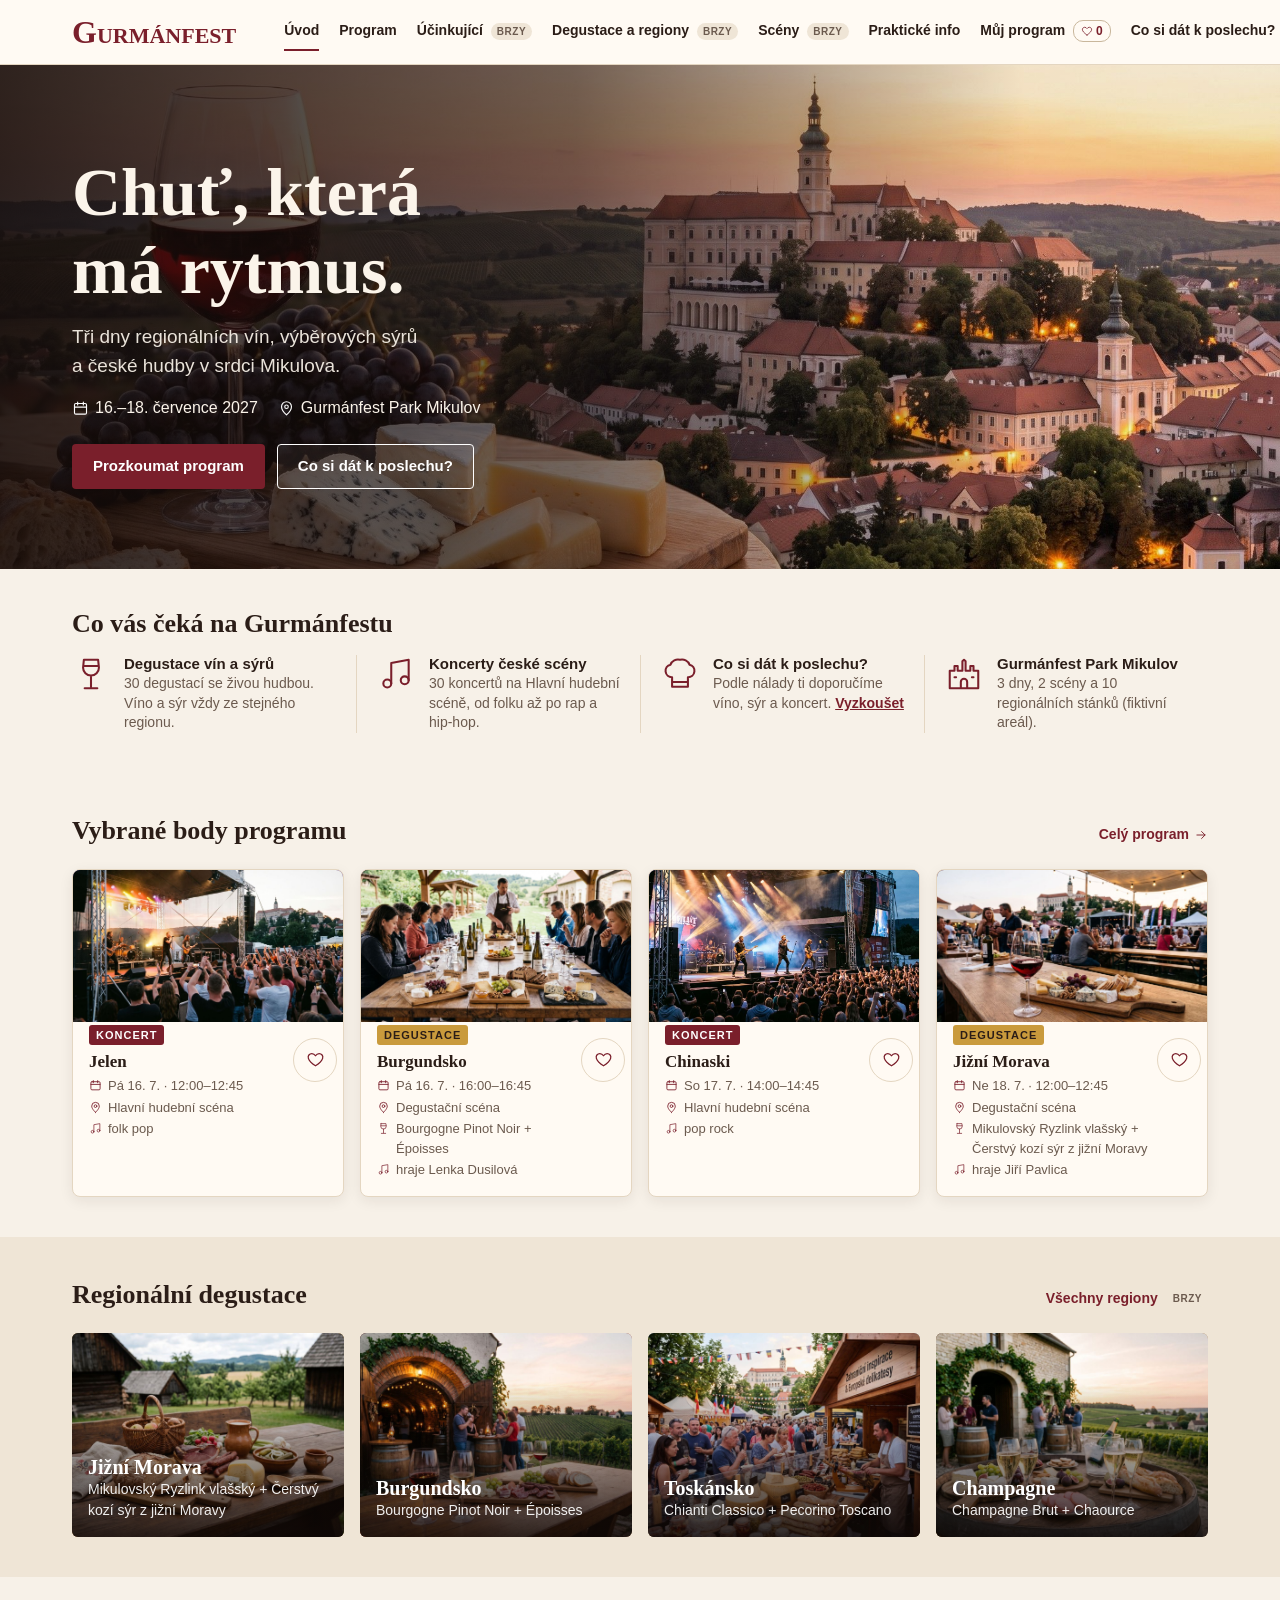
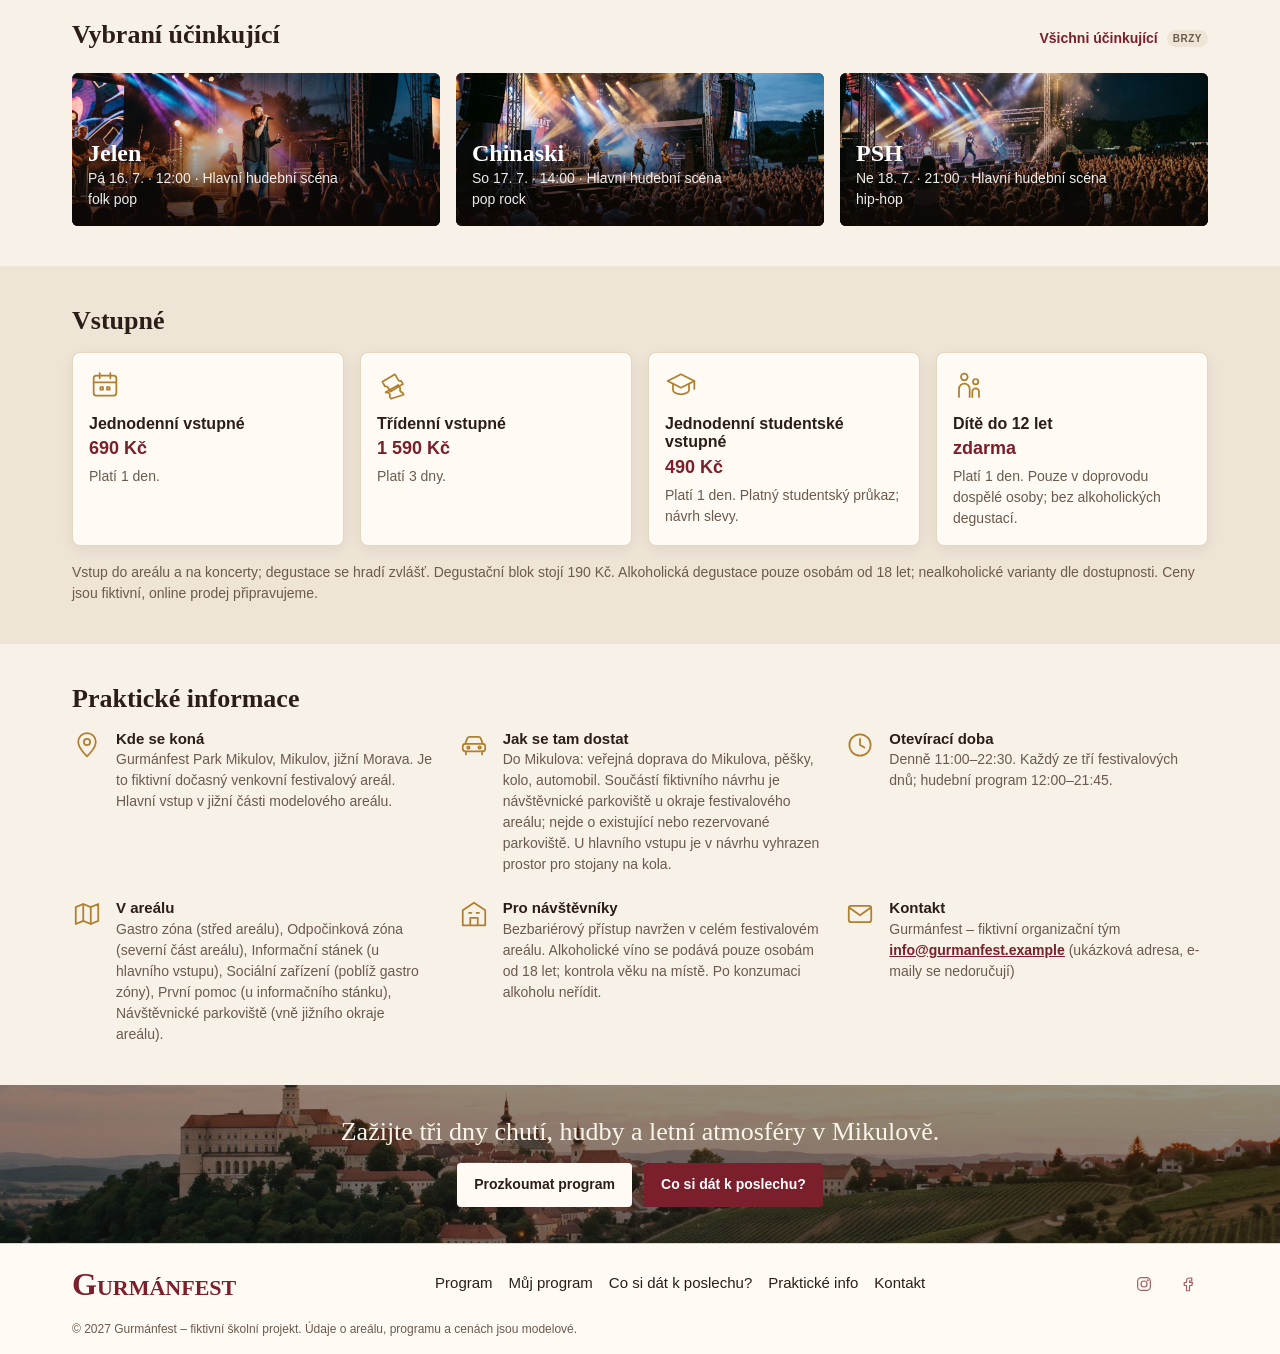
==== commit 38f5f223: "přidání export verze webu" ====
--- a/web/index.html
+++ b/web/index.html
@@ -5,7 +5,6 @@
   <meta name="viewport" content="width=device-width, initial-scale=1">
   <title>Gurmánfest 2027 – víno, sýry a hudba v Mikulově</title>
   <meta name="description" content="Gurmánfest 16.–18. července 2027, Gurmánfest Park Mikulov. Degustace regionálních vín a sýrů a koncerty české hudební scény.">
-  <link href="https://fonts.googleapis.com/css2?family=Playfair+Display:wght@500;600;700&family=Source+Sans+3:wght@400;600;700&display=swap" rel="stylesheet">
   <link rel="stylesheet" href="css/style.css">
 </head>
 <body>
@@ -192,6 +191,7 @@
     </div>
   </footer>
 
+  <script src="js/data-inline.js"></script>
   <script src="js/script.js"></script>
   <script src="js/home.js"></script>
 </body>
